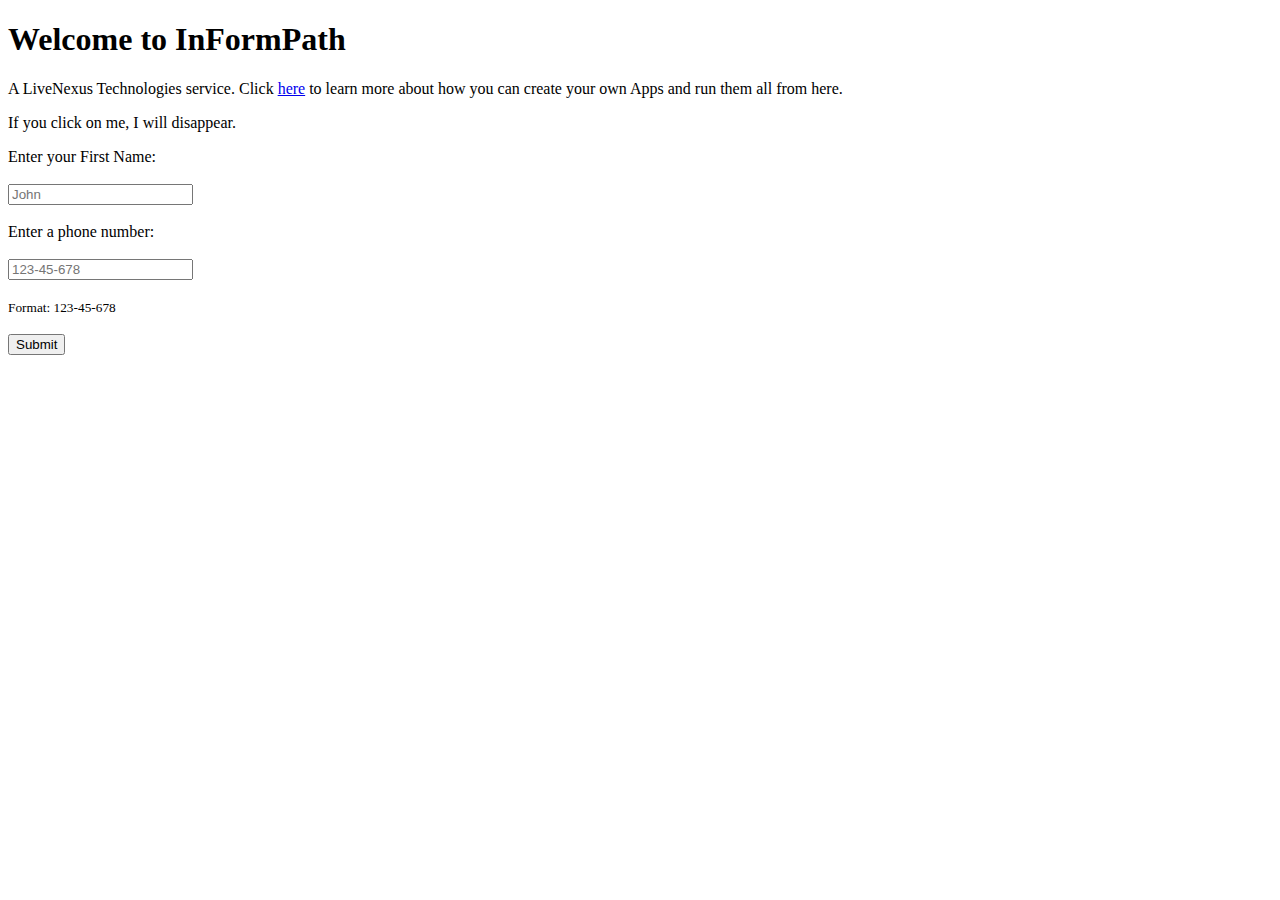
==== index.html @ 8a456b71 "Update index.html" ====
<!DOCTYPE html>
<html>
<head>
<script src="https://ajax.googleapis.com/ajax/libs/jquery/3.4.1/jquery.min.js"></script>
<script>
$(document).ready(function(){
  $("#pbutton").click(function(){
    $(this).hide();
  });
});
</script>
</head>
<body>
<h1>Welcome to InFormPath</h1>
<p>A LiveNexus Technologies service. Click <a href='https://www.livenexus.com'>here</a> to learn more about how you can create your own Apps and run them all from here.</p>

<p id="pbutton">If you click on me, I will disappear.</p>

<form action="javascript:alert('hello ' + $('#firstname').val() );">
  <label for="firstname">Enter your First Name:</label><br><br>
  <input type="text" id="firstname" name="firstname" placeholder="John"><br><br>
  
  <label for="phone">Enter a phone number:</label><br><br>
  <input type="tel" id="phone" name="phone" placeholder="123-45-678"
  pattern="[0-9]{3}-[0-9]{2}-[0-9]{3}"><br><br>
  <small>Format: 123-45-678</small><br><br>
  <input type="submit">
</form>  

</body>
</html>
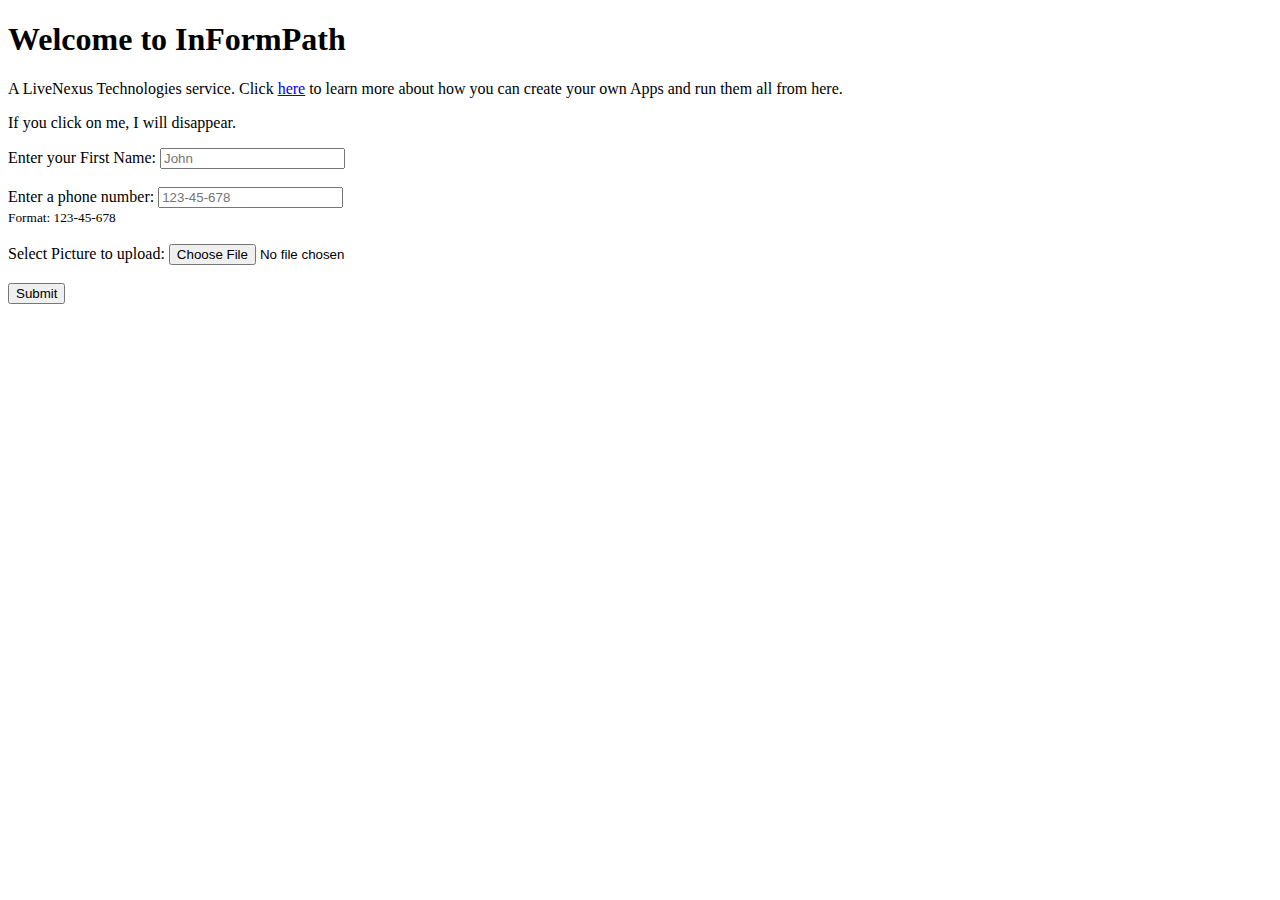
==== commit a9803df4: "Update index.html" ====
--- a/index.html
+++ b/index.html
@@ -17,13 +17,18 @@
 <p id="pbutton">If you click on me, I will disappear.</p>
 
 <form action="javascript:alert('hello ' + $('#firstname').val() );">
-  <label for="firstname">Enter your First Name:</label><br><br>
+  <label for="firstname">Enter your First Name:</label>
   <input type="text" id="firstname" name="firstname" placeholder="John"><br><br>
   
-  <label for="phone">Enter a phone number:</label><br><br>
+  <label for="phone">Enter a phone number:</label>
   <input type="tel" id="phone" name="phone" placeholder="123-45-678"
-  pattern="[0-9]{3}-[0-9]{2}-[0-9]{3}"><br><br>
+  pattern="[0-9]{3}-[0-9]{3}-[0-9]{4}"><br>
   <small>Format: 123-45-678</small><br><br>
+  
+  
+  <label for="mainpic">Select Picture to upload:</label>
+  <input id="mainpic" type="file" accept="image/*" capture><br><br>
+  
   <input type="submit">
 </form>  
 
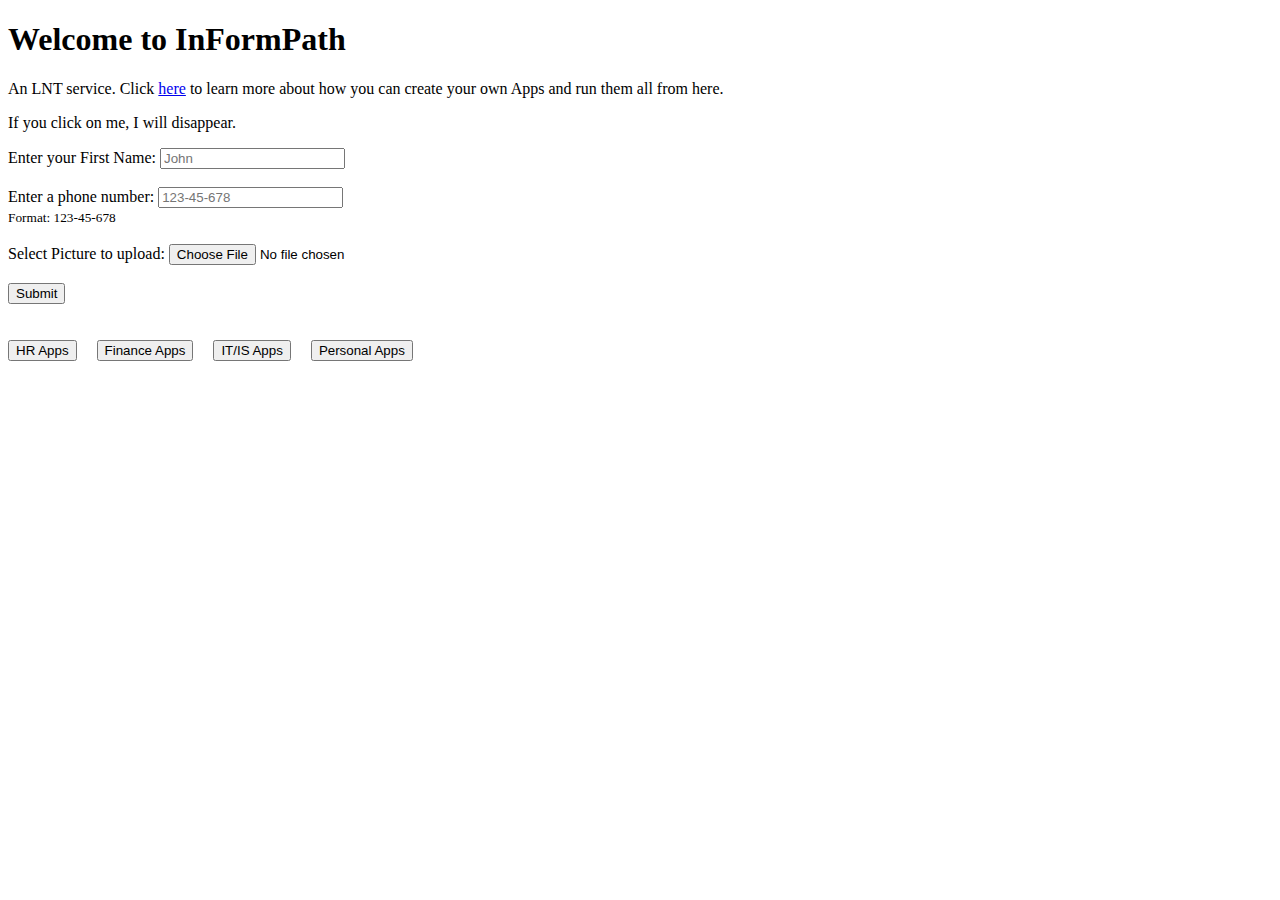
==== commit d0c954a5: "Update index.html" ====
--- a/index.html
+++ b/index.html
@@ -12,7 +12,7 @@
 </head>
 <body>
 <h1>Welcome to InFormPath</h1>
-<p>A LiveNexus Technologies service. Click <a href='https://www.livenexus.com'>here</a> to learn more about how you can create your own Apps and run them all from here.</p>
+<p>An LNT service. Click <a href='https://www.livenexus.com'>here</a> to learn more about how you can create your own Apps and run them all from here.</p>
 
 <p id="pbutton">If you click on me, I will disappear.</p>
 
@@ -32,5 +32,11 @@
   <input type="submit">
 </form>  
 
+<br><br>
+<input type="button" value="HR Apps">&nbsp;&nbsp;&nbsp;&nbsp;
+<input type="button" value="Finance Apps">&nbsp;&nbsp;&nbsp;&nbsp;
+<input type="button" value="IT/IS Apps">&nbsp;&nbsp;&nbsp;&nbsp;
+<input type="button" value="Personal Apps">
+
 </body>
 </html>
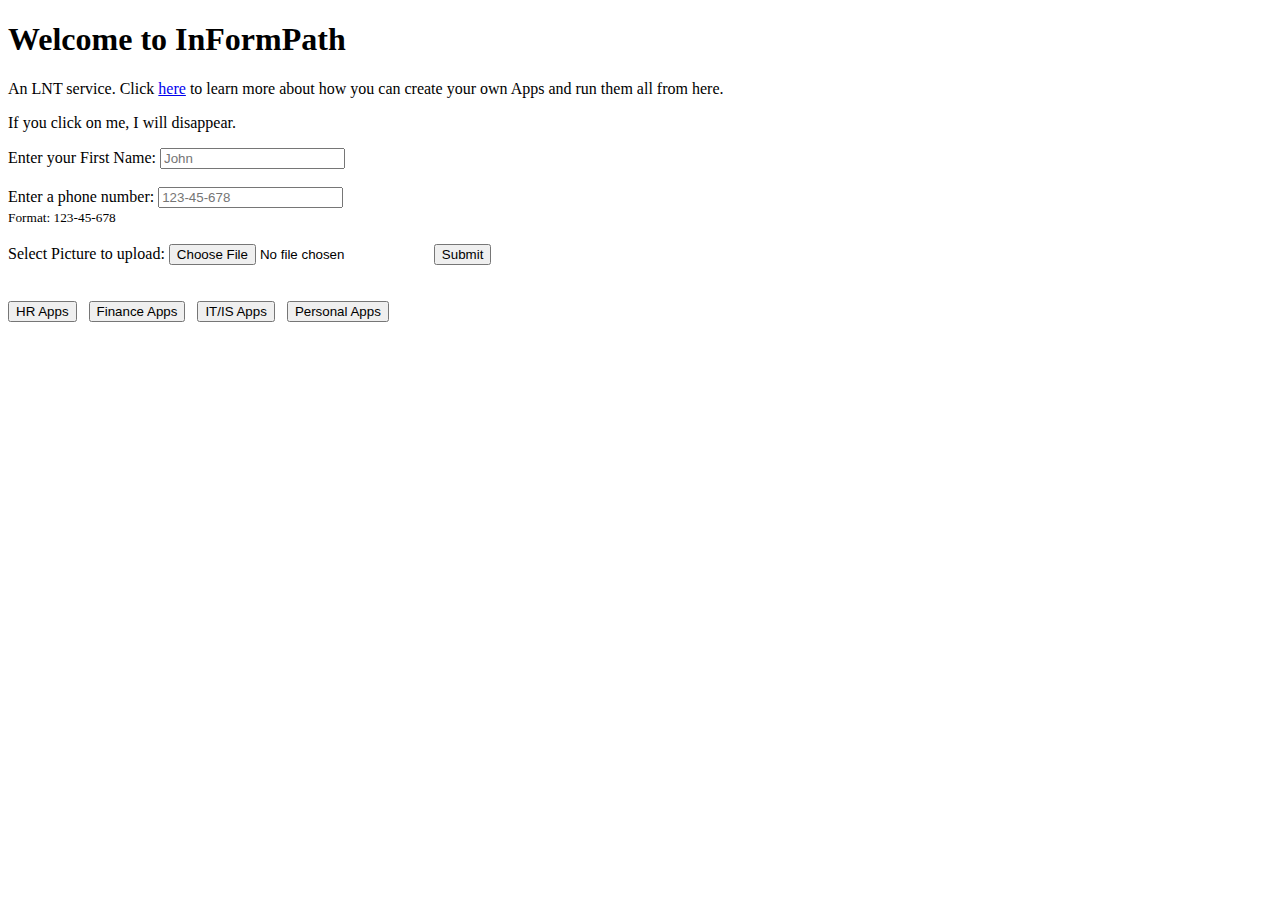
==== commit db71f4b8: "Update index.html" ====
--- a/index.html
+++ b/index.html
@@ -27,15 +27,14 @@
   
   
   <label for="mainpic">Select Picture to upload:</label>
-  <input id="mainpic" type="file" accept="image/*" capture><br><br>
-  
+  <input id="mainpic" type="file" accept="image/*" capture>&nbsp;&nbsp;
   <input type="submit">
 </form>  
 
 <br><br>
-<input type="button" value="HR Apps">&nbsp;&nbsp;&nbsp;&nbsp;
-<input type="button" value="Finance Apps">&nbsp;&nbsp;&nbsp;&nbsp;
-<input type="button" value="IT/IS Apps">&nbsp;&nbsp;&nbsp;&nbsp;
+<input type="button" value="HR Apps">&nbsp;&nbsp;
+<input type="button" value="Finance Apps">&nbsp;&nbsp;
+<input type="button" value="IT/IS Apps">&nbsp;&nbsp;
 <input type="button" value="Personal Apps">
 
 </body>
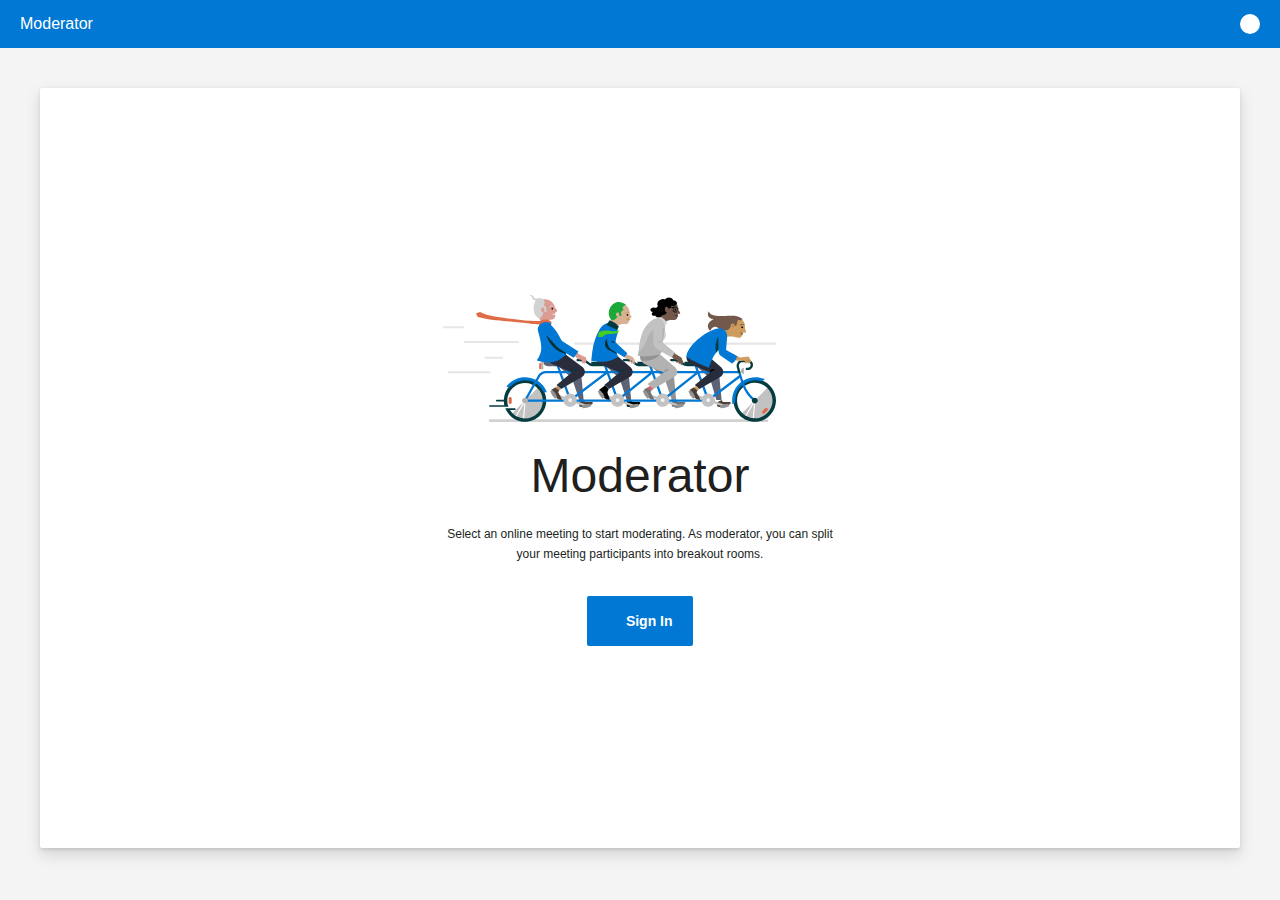
==== commit c7b615eb: "Add files via upload" ====
--- a/index.html
+++ b/index.html
@@ -1,41 +1 @@
-<!DOCTYPE html>
-<html>
-<head>
-<script src="https://ajax.googleapis.com/ajax/libs/jquery/3.4.1/jquery.min.js"></script>
-<script>
-$(document).ready(function(){
-  $("#pbutton").click(function(){
-    $(this).hide();
-  });
-});
-</script>
-</head>
-<body>
-<h1>Welcome to InFormPath</h1>
-<p>An LNT service. Click <a href='https://www.livenexus.com'>here</a> to learn more about how you can create your own Apps and run them all from here.</p>
-
-<p id="pbutton">If you click on me, I will disappear.</p>
-
-<form action="javascript:alert('hello ' + $('#firstname').val() );">
-  <label for="firstname">Enter your First Name:</label>
-  <input type="text" id="firstname" name="firstname" placeholder="John"><br><br>
-  
-  <label for="phone">Enter a phone number:</label>
-  <input type="tel" id="phone" name="phone" placeholder="123-45-678"
-  pattern="[0-9]{3}-[0-9]{3}-[0-9]{4}"><br>
-  <small>Format: 123-45-678</small><br><br>
-  
-  
-  <label for="mainpic">Select Picture to upload:</label>
-  <input id="mainpic" type="file" accept="image/*" capture>&nbsp;&nbsp;
-  <input type="submit">
-</form>  
-
-<br><br>
-<input type="button" value="HR Apps">&nbsp;&nbsp;
-<input type="button" value="Finance Apps">&nbsp;&nbsp;
-<input type="button" value="IT/IS Apps">&nbsp;&nbsp;
-<input type="button" value="Personal Apps">
-
-</body>
-</html>
+<!doctype html><html lang="en"><head><meta charset="utf-8"/><link rel="icon" href="/favicon.ico"/><meta name="viewport" content="width=device-width,initial-scale=1"/><meta name="description" content="Do you need help moderating small group breakouts in Microsoft Teams online meetings? Look no further!!! ;)"/><script src="/vendor/webcomponents-bundle.js"></script><script>window.customElements||document.write("\x3c!--")</script><script src="/vendor/custom-elements-es5-adapter.js"></script><!--! DO NOT REMOVE THIS COMMENT, WE NEED ITS CLOSING MARKER --><link rel="apple-touch-icon" href="/logo192.png"/><link rel="manifest" href="/manifest.json"/><title>Moderator</title><link href="/static/css/main.5b4e1ba9.chunk.css" rel="stylesheet"></head><body><noscript>You need to enable JavaScript to run this app.</noscript><div id="root"></div><script>!function(e){function r(r){for(var n,l,a=r[0],f=r[1],i=r[2],c=0,s=[];c<a.length;c++)l=a[c],Object.prototype.hasOwnProperty.call(o,l)&&o[l]&&s.push(o[l][0]),o[l]=0;for(n in f)Object.prototype.hasOwnProperty.call(f,n)&&(e[n]=f[n]);for(p&&p(r);s.length;)s.shift()();return u.push.apply(u,i||[]),t()}function t(){for(var e,r=0;r<u.length;r++){for(var t=u[r],n=!0,a=1;a<t.length;a++){var f=t[a];0!==o[f]&&(n=!1)}n&&(u.splice(r--,1),e=l(l.s=t[0]))}return e}var n={},o={1:0},u=[];function l(r){if(n[r])return n[r].exports;var t=n[r]={i:r,l:!1,exports:{}};return e[r].call(t.exports,t,t.exports,l),t.l=!0,t.exports}l.m=e,l.c=n,l.d=function(e,r,t){l.o(e,r)||Object.defineProperty(e,r,{enumerable:!0,get:t})},l.r=function(e){"undefined"!=typeof Symbol&&Symbol.toStringTag&&Object.defineProperty(e,Symbol.toStringTag,{value:"Module"}),Object.defineProperty(e,"__esModule",{value:!0})},l.t=function(e,r){if(1&r&&(e=l(e)),8&r)return e;if(4&r&&"object"==typeof e&&e&&e.__esModule)return e;var t=Object.create(null);if(l.r(t),Object.defineProperty(t,"default",{enumerable:!0,value:e}),2&r&&"string"!=typeof e)for(var n in e)l.d(t,n,function(r){return e[r]}.bind(null,n));return t},l.n=function(e){var r=e&&e.__esModule?function(){return e.default}:function(){return e};return l.d(r,"a",r),r},l.o=function(e,r){return Object.prototype.hasOwnProperty.call(e,r)},l.p="/";var a=this.webpackJsonpmoderator=this.webpackJsonpmoderator||[],f=a.push.bind(a);a.push=r,a=a.slice();for(var i=0;i<a.length;i++)r(a[i]);var p=f;t()}([])</script><script src="/static/js/2.7fe32658.chunk.js"></script><script src="/static/js/main.251e3b7a.chunk.js"></script></body></html>--- a/static/css/main.5b4e1ba9.chunk.css
+++ b/static/css/main.5b4e1ba9.chunk.css
@@ -0,0 +1,2 @@
+body{margin:0;font-family:-apple-system,BlinkMacSystemFont,"Segoe UI","Roboto","Oxygen","Ubuntu","Cantarell","Fira Sans","Droid Sans","Helvetica Neue",sans-serif;-webkit-font-smoothing:antialiased;-moz-osx-font-smoothing:grayscale;background:#f4f4f4}.App-logo{height:40vmin;pointer-events:none}.App-header{background-color:#0078d4;display:flex;flex-direction:row;align-items:center;font-size:16px;color:#fff;height:48px}.Event-title{flex-grow:1}.App-title{margin-left:20px;cursor:pointer}.AboutButton{color:#fff;width:20px;height:20px}.AboutButton:hover{border-radius:50%}.App-content{padding:0 20px 20px}.App-header mgt-login{--color:#fff;--background-color--hover:#fff;--color-hover:#dadada;margin:0 12px 0 0}.Card{background:#fff;box-shadow:0 6.4px 14.4px rgba(0,0,0,.13),0 1.2px 3.6px rgba(0,0,0,.1);border-radius:2px;padding:20px}.Card .CardTitle{font-weight:400;font-size:22px;line-height:28px}.welcome{margin:40px 20px 20px;min-height:40em;height:calc(100vh - 140px);display:flex;flex-direction:column;justify-content:center;align-items:center;padding:0 40px;color:#201f1e;min-width:200px}.welcome svg{max-width:100%}.welcome h1{font-weight:200;margin:.5em 0;line-height:48px;font-size:48px}.app-description{text-align:center;font-size:12px;line-height:20px;max-width:400px}.App-content .welcome mgt-login{background:#0078d4;border-radius:2px;margin:2em 0 0;--color:#fff;--background-color--hover:#106ebe;--color-hover:#fff}.HelpIcon{background:#fff;border-radius:50%;margin-right:20px}.HelpIcon,.HelpIcon .ms-Icon{font-weight:700;font-size:12px}.HelpIcon .ms-Icon{color:#0078d4}.InstallButton{margin-right:40px}.AgendaView{display:flex;flex-direction:column;max-width:720px;margin:0 auto}.AgendaView .Card{margin:0 20px}.AgendaView mgt-agenda{margin-top:-20px}.AgendaView .HelloView{align-self:center;font-weight:400;line-height:28px;margin:40px 0;text-align:center}.AgendaView .HelloView .Title{font-size:22px}.AgendaHeader{margin:30px 0 10px}.AgendaEvent{height:100px;background:#deecf9;margin-bottom:10px;display:flex;align-items:center;box-shadow:0 0 14.4px rgba(0,0,0,.13),0 0 3.6px rgba(0,0,0,.1);margin-left:-40px;margin-right:-40px}.AgendaEvent.OfflineEvent{background:#f3f2f1;box-shadow:none;margin-right:0;margin-left:0}.AgendaEvent .AgendaEventDetails{margin-left:10px;margin-top:5px;flex-grow:1;flex-shrink:0}.AgendaEvent.OfflineEvent .AgendaEventDetails{opacity:.3}.AgendaEvent .AgendaEventDetails .EventTime{font-weight:600;font-size:12px;line-height:16px}.AgendaEvent .AgendaEventDetails .EventSubject{font-weight:350;font-size:19px;line-height:25px;opacity:.9}.AgendaEvent .AgendaEventDetails .EventAttendees{margin-left:-10px}.AgendaEvent .AgendaActions,.AgendaEvent .AgendaActions>button{margin-right:20px}@media (max-width:600px){.AgendaActions{display:flex;flex-direction:column}}.BreakoutsCreatorView{display:flex;width:100%;height:calc(100vh - 140px)}.BreakoutsCreatorView .Breakouts{margin-right:20px;margin-top:0;background:#fff;flex-grow:1;overflow-y:auto}.BreakoutsCreatorView .Slider{width:182px;margin-top:32px;margin-bottom:42px}.BreakoutsCreatorView .Slider .ms-Slider-slideBox{padding:0}.GroupsCreator{margin-top:20px}.GroupsCreatorTitle{font-size:20px}.GroupSizeInput{width:250px;margin-bottom:20px}.Breakouts .Groups{margin-right:-20px}.Groups{display:flex;flex-wrap:wrap}.GroupView{margin-right:20px;margin-bottom:30px;width:200px;display:flex;flex-direction:column}.GroupView .GroupTitle{font-size:18px;line-height:28px;color:#201f1e;opacity:.65;margin-bottom:5px}.GroupView .GroupPeople{box-shadow:0 6.4px 14.4px rgba(0,0,0,.13),0 1.2px 3.6px rgba(0,0,0,.1);border-radius:2px}.GroupView .GroupPerson{height:40px;padding:10px;border:1px solid #f2f2f2;display:flex;flex-direction:row;flex-wrap:nowrap;align-items:center}.GroupView .GroupPerson .GroupPersonMoveIcon{font-size:14px;height:14px;width:14px;align-self:center;margin-right:8px;flex-shrink:0}.GroupView .GroupPerson mgt-person{--avatar-size:40px;flex-shrink:1;overflow:hidden}.BreakoutsCreatorView .Moderators{width:300px;background:#fff;display:flex;flex-direction:column}.ModeratorsList{width:300px;margin:0 -20px;padding:10px 20px;overflow-y:auto;flex-grow:1}.Moderators .ModeratorPerson{margin-bottom:10px;padding:10px;display:flex;flex-wrap:nowrap;align-items:center}.Moderators .ModeratorPerson mgt-person{flex-grow:1;overflow:hidden}.Moderators .ModeratorPerson .ModeratorCloseIconButton .ms-Icon{font-size:13px}@media (max-width:876px){.BreakoutsCreatorView{flex-direction:column;width:100%;height:unset}.BreakoutsCreatorView .Breakouts{margin-right:0;overflow-y:hidden;margin-bottom:20px}.BreakoutsCreatorView .Moderators{width:unset;min-height:400px}.ModeratorsList{width:unset;overflow-y:hidden}}.Breakouts{margin-top:20px;position:relative}.BreakoutsTitleContainer{display:flex;flex-direction:row;flex-wrap:wrap}.BreakoutsTitleContainer .CardTitle{flex-grow:1;margin-bottom:10px}.Breakouts .MessageTextField{margin-top:20px;max-width:430px}.Breakouts .PlacedholderDescription{font-size:12px;opacity:.8;margin:10px 0 20px}.Breakouts .MessageSendButtonContainer{height:32px}.Breakouts .MessageSpinner{justify-content:flex-start}.Breakouts .BreakoutGroups{margin-top:40px;display:flex;flex-wrap:wrap}.GroupActions{height:40px;background:#f5f5f5;border-radius:2px}.EventDetailsContainer{margin:20px 0}.EventDetails{margin:30px 0 20px}.EventDetail{display:flex;align-items:flex-start;margin-bottom:10px}.EventKey{width:60px;opacity:.5;flex-shrink:0}.EventKey,.EventValue{font-size:14px;line-height:20px;color:#201f1e;display:inline-block}.EventValue{max-width:430px;word-break:break-all;flex:0 1 430px}.JoinButton{margin-top:20px;margin-left:-8px}.ParticipantsList{display:flex;flex-wrap:wrap;margin-top:20px}.ParticipantsList .Participant{width:160px;margin:8px 30px 8px 0;overflow:hidden}
+/*# sourceMappingURL=main.5b4e1ba9.chunk.css.map */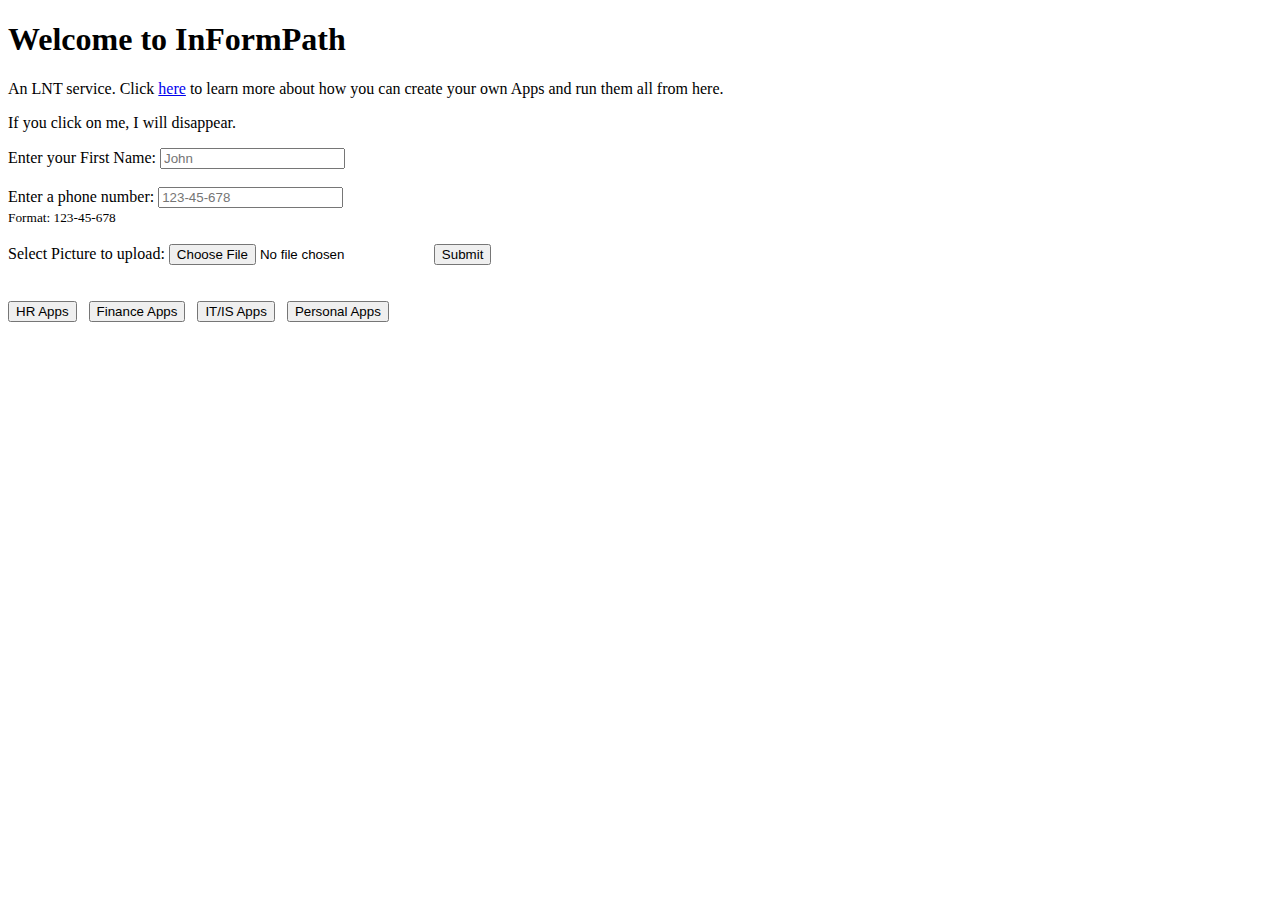
==== commit 0a2cd182: "Add files via upload" ====
--- a/index.html
+++ b/index.html
@@ -1 +1,41 @@
-<!doctype html><html lang="en"><head><meta charset="utf-8"/><link rel="icon" href="/favicon.ico"/><meta name="viewport" content="width=device-width,initial-scale=1"/><meta name="description" content="Do you need help moderating small group breakouts in Microsoft Teams online meetings? Look no further!!! ;)"/><script src="/vendor/webcomponents-bundle.js"></script><script>window.customElements||document.write("\x3c!--")</script><script src="/vendor/custom-elements-es5-adapter.js"></script><!--! DO NOT REMOVE THIS COMMENT, WE NEED ITS CLOSING MARKER --><link rel="apple-touch-icon" href="/logo192.png"/><link rel="manifest" href="/manifest.json"/><title>Moderator</title><link href="/static/css/main.5b4e1ba9.chunk.css" rel="stylesheet"></head><body><noscript>You need to enable JavaScript to run this app.</noscript><div id="root"></div><script>!function(e){function r(r){for(var n,l,a=r[0],f=r[1],i=r[2],c=0,s=[];c<a.length;c++)l=a[c],Object.prototype.hasOwnProperty.call(o,l)&&o[l]&&s.push(o[l][0]),o[l]=0;for(n in f)Object.prototype.hasOwnProperty.call(f,n)&&(e[n]=f[n]);for(p&&p(r);s.length;)s.shift()();return u.push.apply(u,i||[]),t()}function t(){for(var e,r=0;r<u.length;r++){for(var t=u[r],n=!0,a=1;a<t.length;a++){var f=t[a];0!==o[f]&&(n=!1)}n&&(u.splice(r--,1),e=l(l.s=t[0]))}return e}var n={},o={1:0},u=[];function l(r){if(n[r])return n[r].exports;var t=n[r]={i:r,l:!1,exports:{}};return e[r].call(t.exports,t,t.exports,l),t.l=!0,t.exports}l.m=e,l.c=n,l.d=function(e,r,t){l.o(e,r)||Object.defineProperty(e,r,{enumerable:!0,get:t})},l.r=function(e){"undefined"!=typeof Symbol&&Symbol.toStringTag&&Object.defineProperty(e,Symbol.toStringTag,{value:"Module"}),Object.defineProperty(e,"__esModule",{value:!0})},l.t=function(e,r){if(1&r&&(e=l(e)),8&r)return e;if(4&r&&"object"==typeof e&&e&&e.__esModule)return e;var t=Object.create(null);if(l.r(t),Object.defineProperty(t,"default",{enumerable:!0,value:e}),2&r&&"string"!=typeof e)for(var n in e)l.d(t,n,function(r){return e[r]}.bind(null,n));return t},l.n=function(e){var r=e&&e.__esModule?function(){return e.default}:function(){return e};return l.d(r,"a",r),r},l.o=function(e,r){return Object.prototype.hasOwnProperty.call(e,r)},l.p="/";var a=this.webpackJsonpmoderator=this.webpackJsonpmoderator||[],f=a.push.bind(a);a.push=r,a=a.slice();for(var i=0;i<a.length;i++)r(a[i]);var p=f;t()}([])</script><script src="/static/js/2.7fe32658.chunk.js"></script><script src="/static/js/main.251e3b7a.chunk.js"></script></body></html>+<!DOCTYPE html>
+<html>
+<head>
+<script src="https://ajax.googleapis.com/ajax/libs/jquery/3.4.1/jquery.min.js"></script>
+<script>
+$(document).ready(function(){
+  $("#pbutton").click(function(){
+    $(this).hide();
+  });
+});
+</script>
+</head>
+<body>
+<h1>Welcome to InFormPath</h1>
+<p>An LNT service. Click <a href='https://www.livenexus.com'>here</a> to learn more about how you can create your own Apps and run them all from here.</p>
+
+<p id="pbutton">If you click on me, I will disappear.</p>
+
+<form action="javascript:alert('hello ' + $('#firstname').val() );">
+  <label for="firstname">Enter your First Name:</label>
+  <input type="text" id="firstname" name="firstname" placeholder="John"><br><br>
+  
+  <label for="phone">Enter a phone number:</label>
+  <input type="tel" id="phone" name="phone" placeholder="123-45-678"
+  pattern="[0-9]{3}-[0-9]{3}-[0-9]{4}"><br>
+  <small>Format: 123-45-678</small><br><br>
+  
+  
+  <label for="mainpic">Select Picture to upload:</label>
+  <input id="mainpic" type="file" accept="image/*" capture>&nbsp;&nbsp;
+  <input type="submit">
+</form>  
+
+<br><br>
+<input type="button" value="HR Apps">&nbsp;&nbsp;
+<input type="button" value="Finance Apps">&nbsp;&nbsp;
+<input type="button" value="IT/IS Apps">&nbsp;&nbsp;
+<input type="button" value="Personal Apps">
+
+</body>
+</html>
